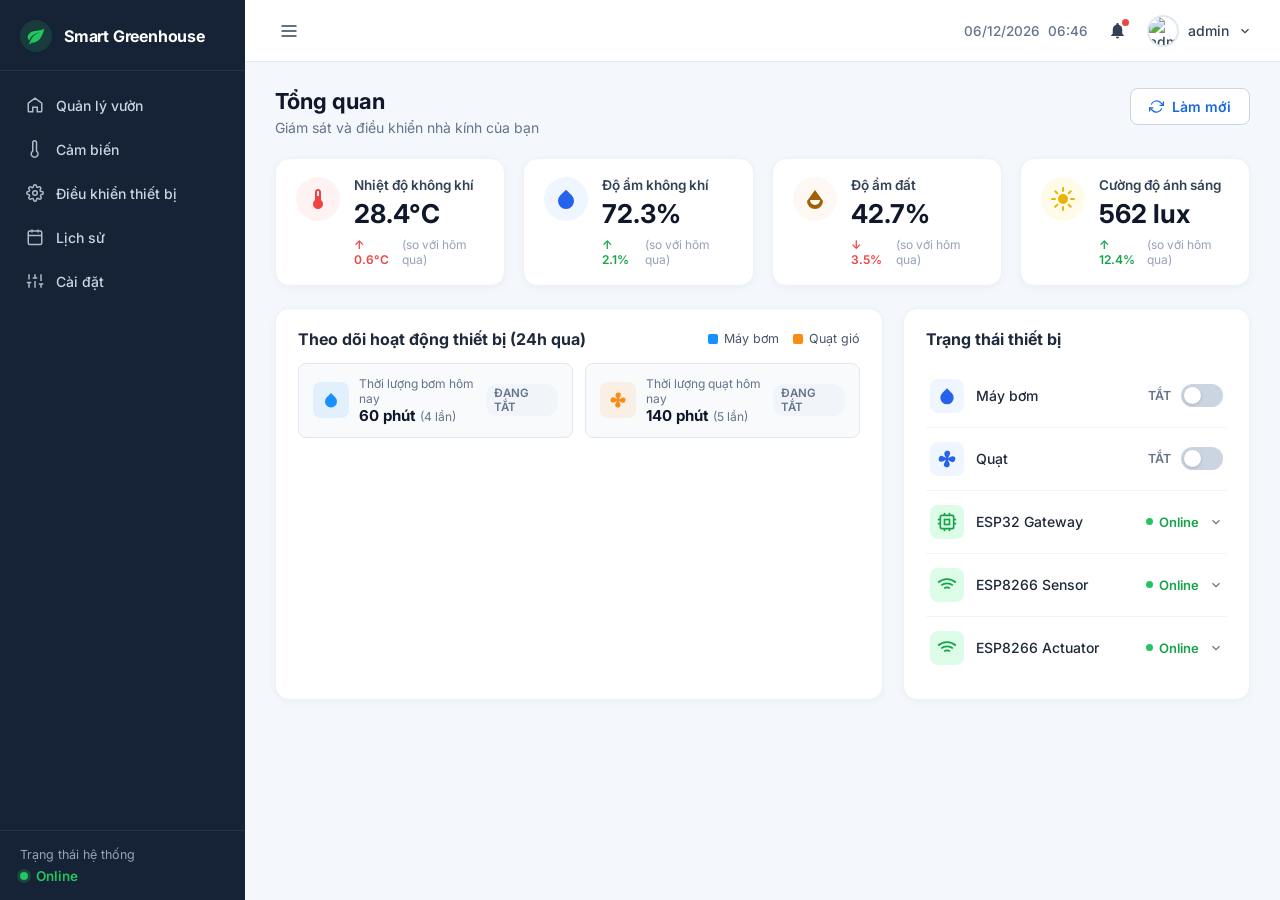
==== FE/index.html @ 4f758246 "first commit" ====
<!DOCTYPE html>
<html lang="vi">

<head>
  <meta charset="UTF-8">
  <meta name="viewport" content="width=device-width, initial-scale=1.0">
  <title>Tổng quan - Smart Greenhouse</title>
  <link rel="stylesheet" href="css/style.css">
  <script>
    document.documentElement.classList.add('preload-transitions');
    if (localStorage.getItem('SIDEBAR_COLLAPSED') === 'true') {
      document.documentElement.classList.add('sidebar-collapsed');
    }
  </script>
  <script src="https://cdn.jsdelivr.net/npm/chart.js@4.4.1/dist/chart.umd.min.js"></script>
</head>

<body>
  <!-- Sidebar (Rendered dynamically by js/common.js) -->
  <aside class="sidebar" id="sidebar"></aside>

  <!-- Main Content Wrapper -->
  <div class="main-wrapper">
    <!-- Top Header (Rendered dynamically by js/common.js) -->
    <header class="topbar" id="topbar"></header>

    <!-- Page Body -->
    <main class="content-area">
      <div class="page-header">
        <div>
          <h1 class="page-title">Tổng quan</h1>
          <p class="page-subtitle">Giám sát và điều khiển nhà kính của bạn</p>
        </div>
        <button class="btn btn-outline" id="refreshOverviewBtn" title="Làm mới dữ liệu">
          <svg width="15" height="15" viewBox="0 0 24 24" fill="none" stroke="currentColor" stroke-width="2">
            <path d="M23 4v6h-6"></path><path d="M1 20v-6h6"></path>
            <path d="M3.51 9a9 9 0 0 1 14.85-3.36L23 10M1 14l4.64 4.36A9 9 0 0 0 20.49 15"></path>
          </svg>
          <span>Làm mới</span>
        </button>
      </div>

      <!-- 4 Sensor Cards -->
      <section class="metrics-grid">
        <div class="metric-card">
          <div class="metric-icon temp">
            <svg width="24" height="24" viewBox="0 0 24 24" fill="currentColor">
              <path
                d="M15 13V5c0-1.66-1.34-3-3-3S9 3.34 9 5v8c-1.21.91-2 2.37-2 4 0 2.76 2.24 5 5 5s5-2.24 5-5c0-1.63-.79-3.09-2-4zm-4-8c0-.55.45-1 1-1s1 .45 1 1v4h-2V5z" />
            </svg>
          </div>
          <div class="metric-info">
            <div class="metric-label">Nhiệt độ không khí</div>
            <div class="metric-value">28.4°C</div>
            <div class="metric-delta">
              <span class="delta-up-red">↑ 0.6°C</span>
              <span class="delta-note">(so với hôm qua)</span>
            </div>
          </div>
        </div>

        <div class="metric-card">
          <div class="metric-icon air-hum">
            <svg width="24" height="24" viewBox="0 0 24 24" fill="currentColor">
              <path d="M12 2.69l5.66 5.66a8 8 0 1 1-11.31 0z" />
            </svg>
          </div>
          <div class="metric-info">
            <div class="metric-label">Độ ẩm không khí</div>
            <div class="metric-value">72.3%</div>
            <div class="metric-delta">
              <span class="delta-up-green">↑ 2.1%</span>
              <span class="delta-note">(so với hôm qua)</span>
            </div>
          </div>
        </div>

        <div class="metric-card">
          <div class="metric-icon soil-hum">
            <svg width="24" height="24" viewBox="0 0 24 24" fill="currentColor">
              <path d="M12 3L4 14a8 8 0 0 0 16 0L12 3zm0 15a5 5 0 0 1-5-5h10a5 5 0 0 1-5 5z" />
            </svg>
          </div>
          <div class="metric-info">
            <div class="metric-label">Độ ẩm đất</div>
            <div class="metric-value">42.7%</div>
            <div class="metric-delta">
              <span class="delta-down-red">↓ 3.5%</span>
              <span class="delta-note">(so với hôm qua)</span>
            </div>
          </div>
        </div>

        <div class="metric-card">
          <div class="metric-icon light">
            <svg width="24" height="24" viewBox="0 0 24 24" fill="currentColor">
              <circle cx="12" cy="12" r="5" />
              <path
                d="M12 1v3m0 16v3M4.22 4.22l2.12 2.12m11.32 11.32l2.12 2.12M1 12h3m16 0h3M4.22 19.78l2.12-2.12M17.66 6.34l2.12-2.12"
                stroke="currentColor" stroke-width="2" stroke-linecap="round" />
            </svg>
          </div>
          <div class="metric-info">
            <div class="metric-label">Cường độ ánh sáng</div>
            <div class="metric-value">562 lux</div>
            <div class="metric-delta">
              <span class="delta-up-green">↑ 12.4%</span>
              <span class="delta-note">(so với hôm qua)</span>
            </div>
          </div>
        </div>
      </section>

      <!-- Chart & Device Status -->
      <section class="overview-grid">
        <div class="card">
          <div style="display:flex; align-items:center; justify-content:space-between; margin-bottom:14px; flex-wrap:wrap; gap:8px;">
            <h2 class="card-title" style="margin-bottom:0;">Theo dõi hoạt động thiết bị (24h qua)</h2>
            <div style="display:flex; align-items:center; gap:14px; font-size:12.5px; color:#475569;">
              <span style="display:inline-flex; align-items:center; gap:6px;">
                <span style="width:10px; height:10px; border-radius:2px; background:#1890ff; display:inline-block;"></span>
                <span>Máy bơm</span>
              </span>
              <span style="display:inline-flex; align-items:center; gap:6px;">
                <span style="width:10px; height:10px; border-radius:2px; background:#fa8c16; display:inline-block;"></span>
                <span>Quạt gió</span>
              </span>
            </div>
          </div>

          <!-- 2 thẻ tóm tắt thời lượng hoạt động của Bơm & Quạt -->
          <div style="display:grid; grid-template-columns:1fr 1fr; gap:12px; margin-bottom:16px;">
            <div style="background:#f8fafc; border:1px solid #e2e8f0; border-radius:8px; padding:12px 14px; display:flex; align-items:center; justify-content:space-between;">
              <div style="display:flex; align-items:center; gap:10px;">
                <div style="width:36px; height:36px; border-radius:8px; background:rgba(24,144,255,0.1); color:#1890ff; display:flex; align-items:center; justify-content:center; flex-shrink:0;">
                  <svg width="18" height="18" viewBox="0 0 24 24" fill="currentColor"><path d="M12 2.69l5.66 5.66a8 8 0 1 1-11.31 0z" /></svg>
                </div>
                <div>
                  <div style="font-size:12px; color:#64748b;">Thời lượng bơm hôm nay</div>
                  <div style="font-size:15px; font-weight:700; color:#0f172a;" id="ovPumpRunSummary">60 phút <span style="font-size:12px; font-weight:400; color:#64748b;">(4 lần)</span></div>
                </div>
              </div>
              <span id="ovPumpStatusBadge" style="font-size:11.5px; font-weight:600; padding:2px 8px; border-radius:12px; background:#f1f5f9; color:#64748b;">TẮT</span>
            </div>

            <div style="background:#f8fafc; border:1px solid #e2e8f0; border-radius:8px; padding:12px 14px; display:flex; align-items:center; justify-content:space-between;">
              <div style="display:flex; align-items:center; gap:10px;">
                <div style="width:36px; height:36px; border-radius:8px; background:rgba(250,140,22,0.1); color:#fa8c16; display:flex; align-items:center; justify-content:center; flex-shrink:0;">
                  <svg width="18" height="18" viewBox="0 0 24 24" fill="currentColor"><path d="M12 11a1 1 0 1 0 0 2 1 1 0 0 0 0-2zm.5-9C9 2 8 5 9.5 8c.6 1.2 1.2 2 1.5 2.5-.8-.2-2-.5-3.5-1.5C4.5 7 2 9 2 12.5 2 15 5 16 8 14.5c1.2-.6 2-1.2 2.5-1.5-.2.8-.5 2-1.5 3.5C7 19.5 9 22 12.5 22c2.5 0 3.5-3 2-6-.6-1.2-1.2-2-1.5-2.5.8.2 2 .5 3.5 1.5 3 2 5.5 0 5.5-3.5 0-2.5-3-3.5-6-2-.6.3-1.5.9-2.5 1.5.2-.8.5-2 1.5-3.5C17 4.5 15 2 12.5 2z" /></svg>
                </div>
                <div>
                  <div style="font-size:12px; color:#64748b;">Thời lượng quạt hôm nay</div>
                  <div style="font-size:15px; font-weight:700; color:#0f172a;" id="ovFanRunSummary">140 phút <span style="font-size:12px; font-weight:400; color:#64748b;">(5 lần)</span></div>
                </div>
              </div>
              <span id="ovFanStatusBadge" style="font-size:11.5px; font-weight:600; padding:2px 8px; border-radius:12px; background:#f1f5f9; color:#64748b;">TẮT</span>
            </div>
          </div>

          <div class="chart-container" style="height:210px;">
            <canvas id="deviceActivityChart"></canvas>
          </div>
        </div>

        <div class="card">
          <h2 class="card-title">Trạng thái thiết bị</h2>
          <div class="device-list">
            <div class="device-row">
              <div class="device-row-left">
                <div class="device-icon-box" style="background:#eff6ff; color:#2563eb;">
                  <svg width="20" height="20" viewBox="0 0 24 24" fill="currentColor">
                    <path d="M12 2.69l5.66 5.66a8 8 0 1 1-11.31 0z" />
                  </svg>
                </div>
                <span class="device-name">Máy bơm</span>
              </div>
              <div class="device-row-right">
                <span id="ovPumpLabel">TẮT</span>
                <label class="switch">
                  <input type="checkbox" id="ovPumpToggle">
                  <span class="slider"></span>
                </label>
              </div>
            </div>

            <div class="device-row">
              <div class="device-row-left">
                <div class="device-icon-box" style="background:#eff6ff; color:#2563eb;">
                  <svg width="20" height="20" viewBox="0 0 24 24" fill="currentColor">
                    <path
                      d="M12 11a1 1 0 1 0 0 2 1 1 0 0 0 0-2zm.5-9C9 2 8 5 9.5 8c.6 1.2 1.2 2 1.5 2.5-.8-.2-2-.5-3.5-1.5C4.5 7 2 9 2 12.5 2 15 5 16 8 14.5c1.2-.6 2-1.2 2.5-1.5-.2.8-.5 2-1.5 3.5C7 19.5 9 22 12.5 22c2.5 0 3.5-3 2-6-.6-1.2-1.2-2-1.5-2.5.8.2 2 .5 3.5 1.5 3 2 5.5 0 5.5-3.5 0-2.5-3-3.5-6-2-.6.3-1.5.9-2.5 1.5.2-.8.5-2 1.5-3.5C17 4.5 15 2 12.5 2z" />
                  </svg>
                </div>
                <span class="device-name">Quạt</span>
              </div>
              <div class="device-row-right">
                <span id="ovFanLabel">TẮT</span>
                <label class="switch">
                  <input type="checkbox" id="ovFanToggle">
                  <span class="slider"></span>
                </label>
              </div>
            </div>

            <div class="device-row">
              <div class="device-row-left">
                <div class="device-icon-box" style="background:#dcfce7; color:#16a34a;">
                  <svg width="20" height="20" viewBox="0 0 24 24" fill="none" stroke="currentColor" stroke-width="2">
                    <rect x="4" y="4" width="16" height="16" rx="2" />
                    <rect x="9" y="9" width="6" height="6" />
                    <line x1="9" y1="1" x2="9" y2="4" />
                    <line x1="15" y1="1" x2="15" y2="4" />
                    <line x1="9" y1="20" x2="9" y2="23" />
                    <line x1="15" y1="20" x2="15" y2="23" />
                    <line x1="20" y1="9" x2="23" y2="9" />
                    <line x1="20" y1="14" x2="23" y2="14" />
                    <line x1="1" y1="9" x2="4" y2="9" />
                    <line x1="1" y1="14" x2="4" y2="14" />
                  </svg>
                </div>
                <span class="device-name">ESP32 Gateway</span>
              </div>
              <div class="device-row-right">
                <span class="online-pill">Online</span>
                <svg width="14" height="14" viewBox="0 0 24 24" fill="none" stroke="currentColor" stroke-width="2">
                  <polyline points="6 9 12 15 18 9" />
                </svg>
              </div>
            </div>

            <div class="device-row">
              <div class="device-row-left">
                <div class="device-icon-box" style="background:#dcfce7; color:#16a34a;">
                  <svg width="20" height="20" viewBox="0 0 24 24" fill="none" stroke="currentColor" stroke-width="2">
                    <path d="M5 12.55a11 11 0 0 1 14.08 0" />
                    <path d="M1.42 9a16 16 0 0 1 21.16 0" />
                    <path d="M8.53 16.11a6 6 0 0 1 6.95 0" />
                    <line x1="12" y1="20" x2="12.01" y2="20" />
                  </svg>
                </div>
                <span class="device-name">ESP8266 Sensor</span>
              </div>
              <div class="device-row-right">
                <span class="online-pill">Online</span>
                <svg width="14" height="14" viewBox="0 0 24 24" fill="none" stroke="currentColor" stroke-width="2">
                  <polyline points="6 9 12 15 18 9" />
                </svg>
              </div>
            </div>

            <div class="device-row">
              <div class="device-row-left">
                <div class="device-icon-box" style="background:#dcfce7; color:#16a34a;">
                  <svg width="20" height="20" viewBox="0 0 24 24" fill="none" stroke="currentColor" stroke-width="2">
                    <path d="M5 12.55a11 11 0 0 1 14.08 0" />
                    <path d="M1.42 9a16 16 0 0 1 21.16 0" />
                    <path d="M8.53 16.11a6 6 0 0 1 6.95 0" />
                    <line x1="12" y1="20" x2="12.01" y2="20" />
                  </svg>
                </div>
                <span class="device-name">ESP8266 Actuator</span>
              </div>
              <div class="device-row-right">
                <span class="online-pill">Online</span>
                <svg width="14" height="14" viewBox="0 0 24 24" fill="none" stroke="currentColor" stroke-width="2">
                  <polyline points="6 9 12 15 18 9" />
                </svg>
              </div>
            </div>
          </div>
        </div>
      </section>
    </main>
  </div>

  <script src="js/common.js"></script>
  <script src="js/overview.js"></script>
</body>

</html>
---- FE/css/style.css ----
/* ==========================================================================
   Smart Greenhouse Dashboard - Master Stylesheet (css/style.css)
   Organized modularly using CSS @import
   ========================================================================== */

/* 1. Core & Base Design Tokens */
@import url('base.css');

/* 2. Global Layout & Structure */
@import url('layout.css');

/* 3. Reusable UI Components */
@import url('components.css');

/* 4. Page-Specific Styles */
@import url('pages/dashboard.css');
@import url('pages/sensors.css');
@import url('pages/control.css');
@import url('pages/rules.css');
@import url('pages/history.css');
@import url('pages/zones.css');
@import url('pages/login.css');
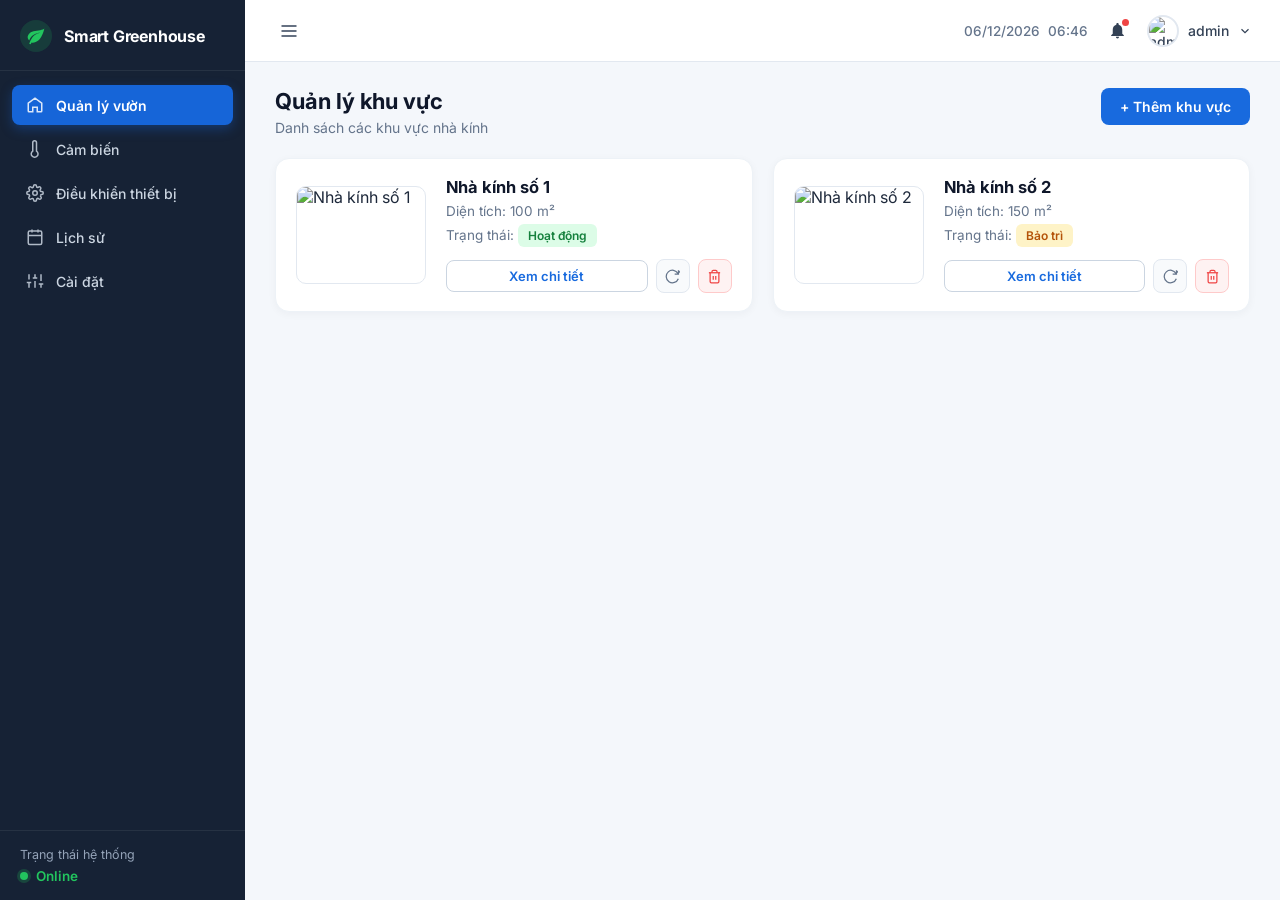
==== commit 60b41309: "feat : implement micro service BE : telemetry,automation, api-gateway. Bulid mosquitto, add and modi" ====
--- a/FE/index.html
+++ b/FE/index.html
@@ -3,278 +3,20 @@
 
 <head>
   <meta charset="UTF-8">
+  <meta http-equiv="refresh" content="0; url=zones.html">
   <meta name="viewport" content="width=device-width, initial-scale=1.0">
-  <title>Tổng quan - Smart Greenhouse</title>
-  <link rel="stylesheet" href="css/style.css">
+  <title>Smart Greenhouse - Quản lý vườn</title>
   <script>
-    document.documentElement.classList.add('preload-transitions');
-    if (localStorage.getItem('SIDEBAR_COLLAPSED') === 'true') {
-      document.documentElement.classList.add('sidebar-collapsed');
-    }
+    // Tự động chuyển hướng ngay lập tức đến trang Quản lý vườn khi khởi động
+    window.location.replace('zones.html');
   </script>
-  <script src="https://cdn.jsdelivr.net/npm/chart.js@4.4.1/dist/chart.umd.min.js"></script>
 </head>
 
-<body>
-  <!-- Sidebar (Rendered dynamically by js/common.js) -->
-  <aside class="sidebar" id="sidebar"></aside>
-
-  <!-- Main Content Wrapper -->
-  <div class="main-wrapper">
-    <!-- Top Header (Rendered dynamically by js/common.js) -->
-    <header class="topbar" id="topbar"></header>
-
-    <!-- Page Body -->
-    <main class="content-area">
-      <div class="page-header">
-        <div>
-          <h1 class="page-title">Tổng quan</h1>
-          <p class="page-subtitle">Giám sát và điều khiển nhà kính của bạn</p>
-        </div>
-        <button class="btn btn-outline" id="refreshOverviewBtn" title="Làm mới dữ liệu">
-          <svg width="15" height="15" viewBox="0 0 24 24" fill="none" stroke="currentColor" stroke-width="2">
-            <path d="M23 4v6h-6"></path><path d="M1 20v-6h6"></path>
-            <path d="M3.51 9a9 9 0 0 1 14.85-3.36L23 10M1 14l4.64 4.36A9 9 0 0 0 20.49 15"></path>
-          </svg>
-          <span>Làm mới</span>
-        </button>
-      </div>
-
-      <!-- 4 Sensor Cards -->
-      <section class="metrics-grid">
-        <div class="metric-card">
-          <div class="metric-icon temp">
-            <svg width="24" height="24" viewBox="0 0 24 24" fill="currentColor">
-              <path
-                d="M15 13V5c0-1.66-1.34-3-3-3S9 3.34 9 5v8c-1.21.91-2 2.37-2 4 0 2.76 2.24 5 5 5s5-2.24 5-5c0-1.63-.79-3.09-2-4zm-4-8c0-.55.45-1 1-1s1 .45 1 1v4h-2V5z" />
-            </svg>
-          </div>
-          <div class="metric-info">
-            <div class="metric-label">Nhiệt độ không khí</div>
-            <div class="metric-value">28.4°C</div>
-            <div class="metric-delta">
-              <span class="delta-up-red">↑ 0.6°C</span>
-              <span class="delta-note">(so với hôm qua)</span>
-            </div>
-          </div>
-        </div>
-
-        <div class="metric-card">
-          <div class="metric-icon air-hum">
-            <svg width="24" height="24" viewBox="0 0 24 24" fill="currentColor">
-              <path d="M12 2.69l5.66 5.66a8 8 0 1 1-11.31 0z" />
-            </svg>
-          </div>
-          <div class="metric-info">
-            <div class="metric-label">Độ ẩm không khí</div>
-            <div class="metric-value">72.3%</div>
-            <div class="metric-delta">
-              <span class="delta-up-green">↑ 2.1%</span>
-              <span class="delta-note">(so với hôm qua)</span>
-            </div>
-          </div>
-        </div>
-
-        <div class="metric-card">
-          <div class="metric-icon soil-hum">
-            <svg width="24" height="24" viewBox="0 0 24 24" fill="currentColor">
-              <path d="M12 3L4 14a8 8 0 0 0 16 0L12 3zm0 15a5 5 0 0 1-5-5h10a5 5 0 0 1-5 5z" />
-            </svg>
-          </div>
-          <div class="metric-info">
-            <div class="metric-label">Độ ẩm đất</div>
-            <div class="metric-value">42.7%</div>
-            <div class="metric-delta">
-              <span class="delta-down-red">↓ 3.5%</span>
-              <span class="delta-note">(so với hôm qua)</span>
-            </div>
-          </div>
-        </div>
-
-        <div class="metric-card">
-          <div class="metric-icon light">
-            <svg width="24" height="24" viewBox="0 0 24 24" fill="currentColor">
-              <circle cx="12" cy="12" r="5" />
-              <path
-                d="M12 1v3m0 16v3M4.22 4.22l2.12 2.12m11.32 11.32l2.12 2.12M1 12h3m16 0h3M4.22 19.78l2.12-2.12M17.66 6.34l2.12-2.12"
-                stroke="currentColor" stroke-width="2" stroke-linecap="round" />
-            </svg>
-          </div>
-          <div class="metric-info">
-            <div class="metric-label">Cường độ ánh sáng</div>
-            <div class="metric-value">562 lux</div>
-            <div class="metric-delta">
-              <span class="delta-up-green">↑ 12.4%</span>
-              <span class="delta-note">(so với hôm qua)</span>
-            </div>
-          </div>
-        </div>
-      </section>
-
-      <!-- Chart & Device Status -->
-      <section class="overview-grid">
-        <div class="card">
-          <div style="display:flex; align-items:center; justify-content:space-between; margin-bottom:14px; flex-wrap:wrap; gap:8px;">
-            <h2 class="card-title" style="margin-bottom:0;">Theo dõi hoạt động thiết bị (24h qua)</h2>
-            <div style="display:flex; align-items:center; gap:14px; font-size:12.5px; color:#475569;">
-              <span style="display:inline-flex; align-items:center; gap:6px;">
-                <span style="width:10px; height:10px; border-radius:2px; background:#1890ff; display:inline-block;"></span>
-                <span>Máy bơm</span>
-              </span>
-              <span style="display:inline-flex; align-items:center; gap:6px;">
-                <span style="width:10px; height:10px; border-radius:2px; background:#fa8c16; display:inline-block;"></span>
-                <span>Quạt gió</span>
-              </span>
-            </div>
-          </div>
-
-          <!-- 2 thẻ tóm tắt thời lượng hoạt động của Bơm & Quạt -->
-          <div style="display:grid; grid-template-columns:1fr 1fr; gap:12px; margin-bottom:16px;">
-            <div style="background:#f8fafc; border:1px solid #e2e8f0; border-radius:8px; padding:12px 14px; display:flex; align-items:center; justify-content:space-between;">
-              <div style="display:flex; align-items:center; gap:10px;">
-                <div style="width:36px; height:36px; border-radius:8px; background:rgba(24,144,255,0.1); color:#1890ff; display:flex; align-items:center; justify-content:center; flex-shrink:0;">
-                  <svg width="18" height="18" viewBox="0 0 24 24" fill="currentColor"><path d="M12 2.69l5.66 5.66a8 8 0 1 1-11.31 0z" /></svg>
-                </div>
-                <div>
-                  <div style="font-size:12px; color:#64748b;">Thời lượng bơm hôm nay</div>
-                  <div style="font-size:15px; font-weight:700; color:#0f172a;" id="ovPumpRunSummary">60 phút <span style="font-size:12px; font-weight:400; color:#64748b;">(4 lần)</span></div>
-                </div>
-              </div>
-              <span id="ovPumpStatusBadge" style="font-size:11.5px; font-weight:600; padding:2px 8px; border-radius:12px; background:#f1f5f9; color:#64748b;">TẮT</span>
-            </div>
-
-            <div style="background:#f8fafc; border:1px solid #e2e8f0; border-radius:8px; padding:12px 14px; display:flex; align-items:center; justify-content:space-between;">
-              <div style="display:flex; align-items:center; gap:10px;">
-                <div style="width:36px; height:36px; border-radius:8px; background:rgba(250,140,22,0.1); color:#fa8c16; display:flex; align-items:center; justify-content:center; flex-shrink:0;">
-                  <svg width="18" height="18" viewBox="0 0 24 24" fill="currentColor"><path d="M12 11a1 1 0 1 0 0 2 1 1 0 0 0 0-2zm.5-9C9 2 8 5 9.5 8c.6 1.2 1.2 2 1.5 2.5-.8-.2-2-.5-3.5-1.5C4.5 7 2 9 2 12.5 2 15 5 16 8 14.5c1.2-.6 2-1.2 2.5-1.5-.2.8-.5 2-1.5 3.5C7 19.5 9 22 12.5 22c2.5 0 3.5-3 2-6-.6-1.2-1.2-2-1.5-2.5.8.2 2 .5 3.5 1.5 3 2 5.5 0 5.5-3.5 0-2.5-3-3.5-6-2-.6.3-1.5.9-2.5 1.5.2-.8.5-2 1.5-3.5C17 4.5 15 2 12.5 2z" /></svg>
-                </div>
-                <div>
-                  <div style="font-size:12px; color:#64748b;">Thời lượng quạt hôm nay</div>
-                  <div style="font-size:15px; font-weight:700; color:#0f172a;" id="ovFanRunSummary">140 phút <span style="font-size:12px; font-weight:400; color:#64748b;">(5 lần)</span></div>
-                </div>
-              </div>
-              <span id="ovFanStatusBadge" style="font-size:11.5px; font-weight:600; padding:2px 8px; border-radius:12px; background:#f1f5f9; color:#64748b;">TẮT</span>
-            </div>
-          </div>
-
-          <div class="chart-container" style="height:210px;">
-            <canvas id="deviceActivityChart"></canvas>
-          </div>
-        </div>
-
-        <div class="card">
-          <h2 class="card-title">Trạng thái thiết bị</h2>
-          <div class="device-list">
-            <div class="device-row">
-              <div class="device-row-left">
-                <div class="device-icon-box" style="background:#eff6ff; color:#2563eb;">
-                  <svg width="20" height="20" viewBox="0 0 24 24" fill="currentColor">
-                    <path d="M12 2.69l5.66 5.66a8 8 0 1 1-11.31 0z" />
-                  </svg>
-                </div>
-                <span class="device-name">Máy bơm</span>
-              </div>
-              <div class="device-row-right">
-                <span id="ovPumpLabel">TẮT</span>
-                <label class="switch">
-                  <input type="checkbox" id="ovPumpToggle">
-                  <span class="slider"></span>
-                </label>
-              </div>
-            </div>
-
-            <div class="device-row">
-              <div class="device-row-left">
-                <div class="device-icon-box" style="background:#eff6ff; color:#2563eb;">
-                  <svg width="20" height="20" viewBox="0 0 24 24" fill="currentColor">
-                    <path
-                      d="M12 11a1 1 0 1 0 0 2 1 1 0 0 0 0-2zm.5-9C9 2 8 5 9.5 8c.6 1.2 1.2 2 1.5 2.5-.8-.2-2-.5-3.5-1.5C4.5 7 2 9 2 12.5 2 15 5 16 8 14.5c1.2-.6 2-1.2 2.5-1.5-.2.8-.5 2-1.5 3.5C7 19.5 9 22 12.5 22c2.5 0 3.5-3 2-6-.6-1.2-1.2-2-1.5-2.5.8.2 2 .5 3.5 1.5 3 2 5.5 0 5.5-3.5 0-2.5-3-3.5-6-2-.6.3-1.5.9-2.5 1.5.2-.8.5-2 1.5-3.5C17 4.5 15 2 12.5 2z" />
-                  </svg>
-                </div>
-                <span class="device-name">Quạt</span>
-              </div>
-              <div class="device-row-right">
-                <span id="ovFanLabel">TẮT</span>
-                <label class="switch">
-                  <input type="checkbox" id="ovFanToggle">
-                  <span class="slider"></span>
-                </label>
-              </div>
-            </div>
-
-            <div class="device-row">
-              <div class="device-row-left">
-                <div class="device-icon-box" style="background:#dcfce7; color:#16a34a;">
-                  <svg width="20" height="20" viewBox="0 0 24 24" fill="none" stroke="currentColor" stroke-width="2">
-                    <rect x="4" y="4" width="16" height="16" rx="2" />
-                    <rect x="9" y="9" width="6" height="6" />
-                    <line x1="9" y1="1" x2="9" y2="4" />
-                    <line x1="15" y1="1" x2="15" y2="4" />
-                    <line x1="9" y1="20" x2="9" y2="23" />
-                    <line x1="15" y1="20" x2="15" y2="23" />
-                    <line x1="20" y1="9" x2="23" y2="9" />
-                    <line x1="20" y1="14" x2="23" y2="14" />
-                    <line x1="1" y1="9" x2="4" y2="9" />
-                    <line x1="1" y1="14" x2="4" y2="14" />
-                  </svg>
-                </div>
-                <span class="device-name">ESP32 Gateway</span>
-              </div>
-              <div class="device-row-right">
-                <span class="online-pill">Online</span>
-                <svg width="14" height="14" viewBox="0 0 24 24" fill="none" stroke="currentColor" stroke-width="2">
-                  <polyline points="6 9 12 15 18 9" />
-                </svg>
-              </div>
-            </div>
-
-            <div class="device-row">
-              <div class="device-row-left">
-                <div class="device-icon-box" style="background:#dcfce7; color:#16a34a;">
-                  <svg width="20" height="20" viewBox="0 0 24 24" fill="none" stroke="currentColor" stroke-width="2">
-                    <path d="M5 12.55a11 11 0 0 1 14.08 0" />
-                    <path d="M1.42 9a16 16 0 0 1 21.16 0" />
-                    <path d="M8.53 16.11a6 6 0 0 1 6.95 0" />
-                    <line x1="12" y1="20" x2="12.01" y2="20" />
-                  </svg>
-                </div>
-                <span class="device-name">ESP8266 Sensor</span>
-              </div>
-              <div class="device-row-right">
-                <span class="online-pill">Online</span>
-                <svg width="14" height="14" viewBox="0 0 24 24" fill="none" stroke="currentColor" stroke-width="2">
-                  <polyline points="6 9 12 15 18 9" />
-                </svg>
-              </div>
-            </div>
-
-            <div class="device-row">
-              <div class="device-row-left">
-                <div class="device-icon-box" style="background:#dcfce7; color:#16a34a;">
-                  <svg width="20" height="20" viewBox="0 0 24 24" fill="none" stroke="currentColor" stroke-width="2">
-                    <path d="M5 12.55a11 11 0 0 1 14.08 0" />
-                    <path d="M1.42 9a16 16 0 0 1 21.16 0" />
-                    <path d="M8.53 16.11a6 6 0 0 1 6.95 0" />
-                    <line x1="12" y1="20" x2="12.01" y2="20" />
-                  </svg>
-                </div>
-                <span class="device-name">ESP8266 Actuator</span>
-              </div>
-              <div class="device-row-right">
-                <span class="online-pill">Online</span>
-                <svg width="14" height="14" viewBox="0 0 24 24" fill="none" stroke="currentColor" stroke-width="2">
-                  <polyline points="6 9 12 15 18 9" />
-                </svg>
-              </div>
-            </div>
-          </div>
-        </div>
-      </section>
-    </main>
+<body style="font-family: -apple-system, BlinkMacSystemFont, 'Segoe UI', Roboto, Helvetica, Arial, sans-serif; display: flex; align-items: center; justify-content: center; min-height: 100vh; margin: 0; background-color: #f8fafc; color: #475569;">
+  <div style="text-align: center;">
+    <p style="font-size: 15px; margin-bottom: 8px;">Đang chuyển hướng đến trang Quản lý vườn...</p>
+    <p style="font-size: 13px; color: #94a3b8;">Nếu trình duyệt không tự chuyển, vui lòng <a href="zones.html" style="color: #16a34a; font-weight: 600; text-decoration: none;">nhấn vào đây</a>.</p>
   </div>
-
-  <script src="js/common.js"></script>
-  <script src="js/overview.js"></script>
 </body>
 
-</html>+</html>
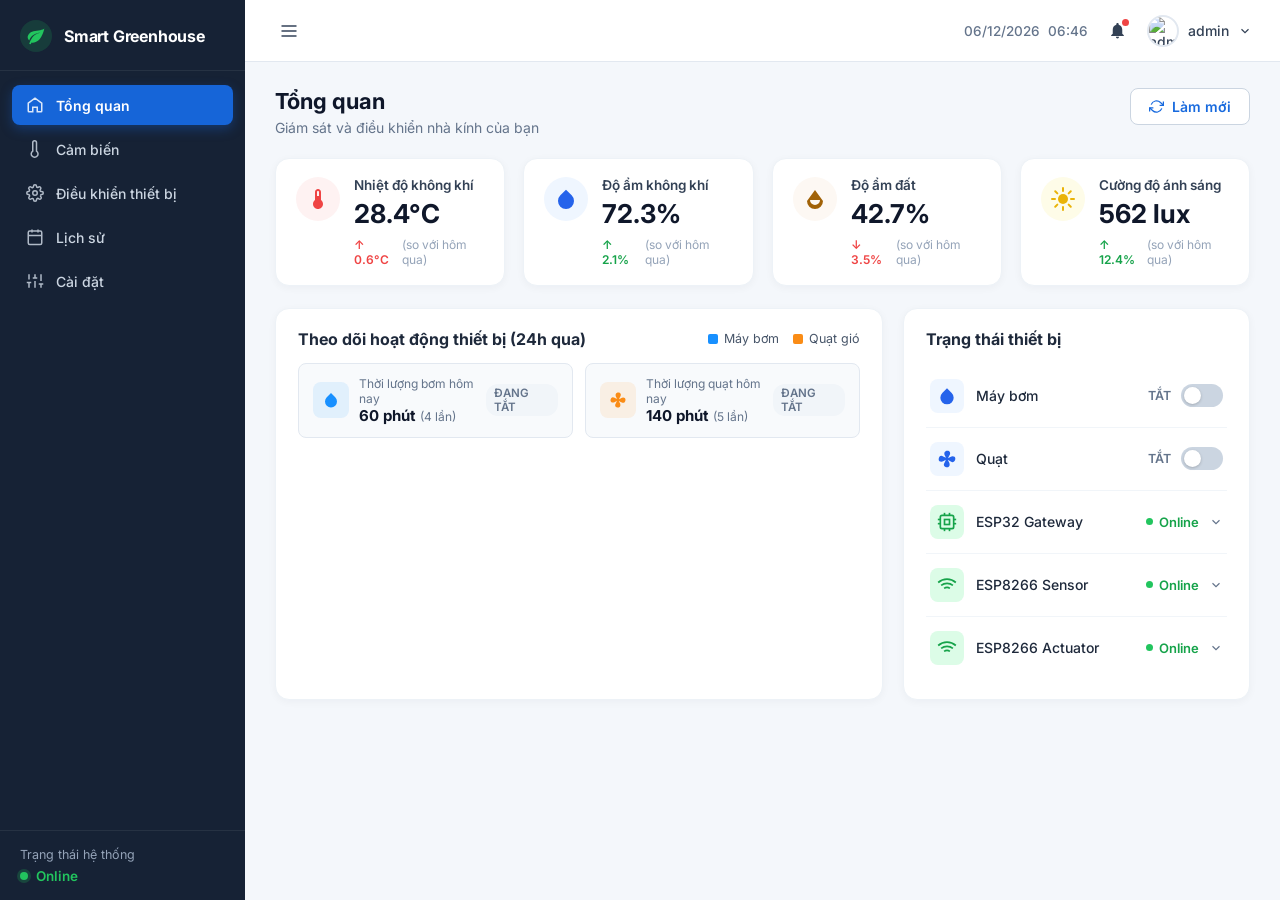
==== commit da7cea4b: "fix: insert paging, connect api to realtime sensor in tab control. Insert paging in tab history" ====
--- a/FE/index.html
+++ b/FE/index.html
@@ -3,20 +3,22 @@
 
 <head>
   <meta charset="UTF-8">
-  <meta http-equiv="refresh" content="0; url=zones.html">
+  <meta http-equiv="refresh" content="0; url=overview.html">
   <meta name="viewport" content="width=device-width, initial-scale=1.0">
   <title>Smart Greenhouse - Quản lý vườn</title>
   <script>
     // Tự động chuyển hướng ngay lập tức đến trang Quản lý vườn khi khởi động
-    window.location.replace('zones.html');
+    window.location.replace('overview.html');
   </script>
 </head>
 
-<body style="font-family: -apple-system, BlinkMacSystemFont, 'Segoe UI', Roboto, Helvetica, Arial, sans-serif; display: flex; align-items: center; justify-content: center; min-height: 100vh; margin: 0; background-color: #f8fafc; color: #475569;">
+<body
+  style="font-family: -apple-system, BlinkMacSystemFont, 'Segoe UI', Roboto, Helvetica, Arial, sans-serif; display: flex; align-items: center; justify-content: center; min-height: 100vh; margin: 0; background-color: #f8fafc; color: #475569;">
   <div style="text-align: center;">
-    <p style="font-size: 15px; margin-bottom: 8px;">Đang chuyển hướng đến trang Quản lý vườn...</p>
-    <p style="font-size: 13px; color: #94a3b8;">Nếu trình duyệt không tự chuyển, vui lòng <a href="zones.html" style="color: #16a34a; font-weight: 600; text-decoration: none;">nhấn vào đây</a>.</p>
+    <p style="font-size: 15px; margin-bottom: 8px;">Đang chuyển hướng đến trang Tổng quan...</p>
+    <p style="font-size: 13px; color: #94a3b8;">Nếu trình duyệt không tự chuyển, vui lòng <a href="overview.html"
+        style="color: #16a34a; font-weight: 600; text-decoration: none;">nhấn vào đây</a>.</p>
   </div>
 </body>
 
-</html>
+</html>
